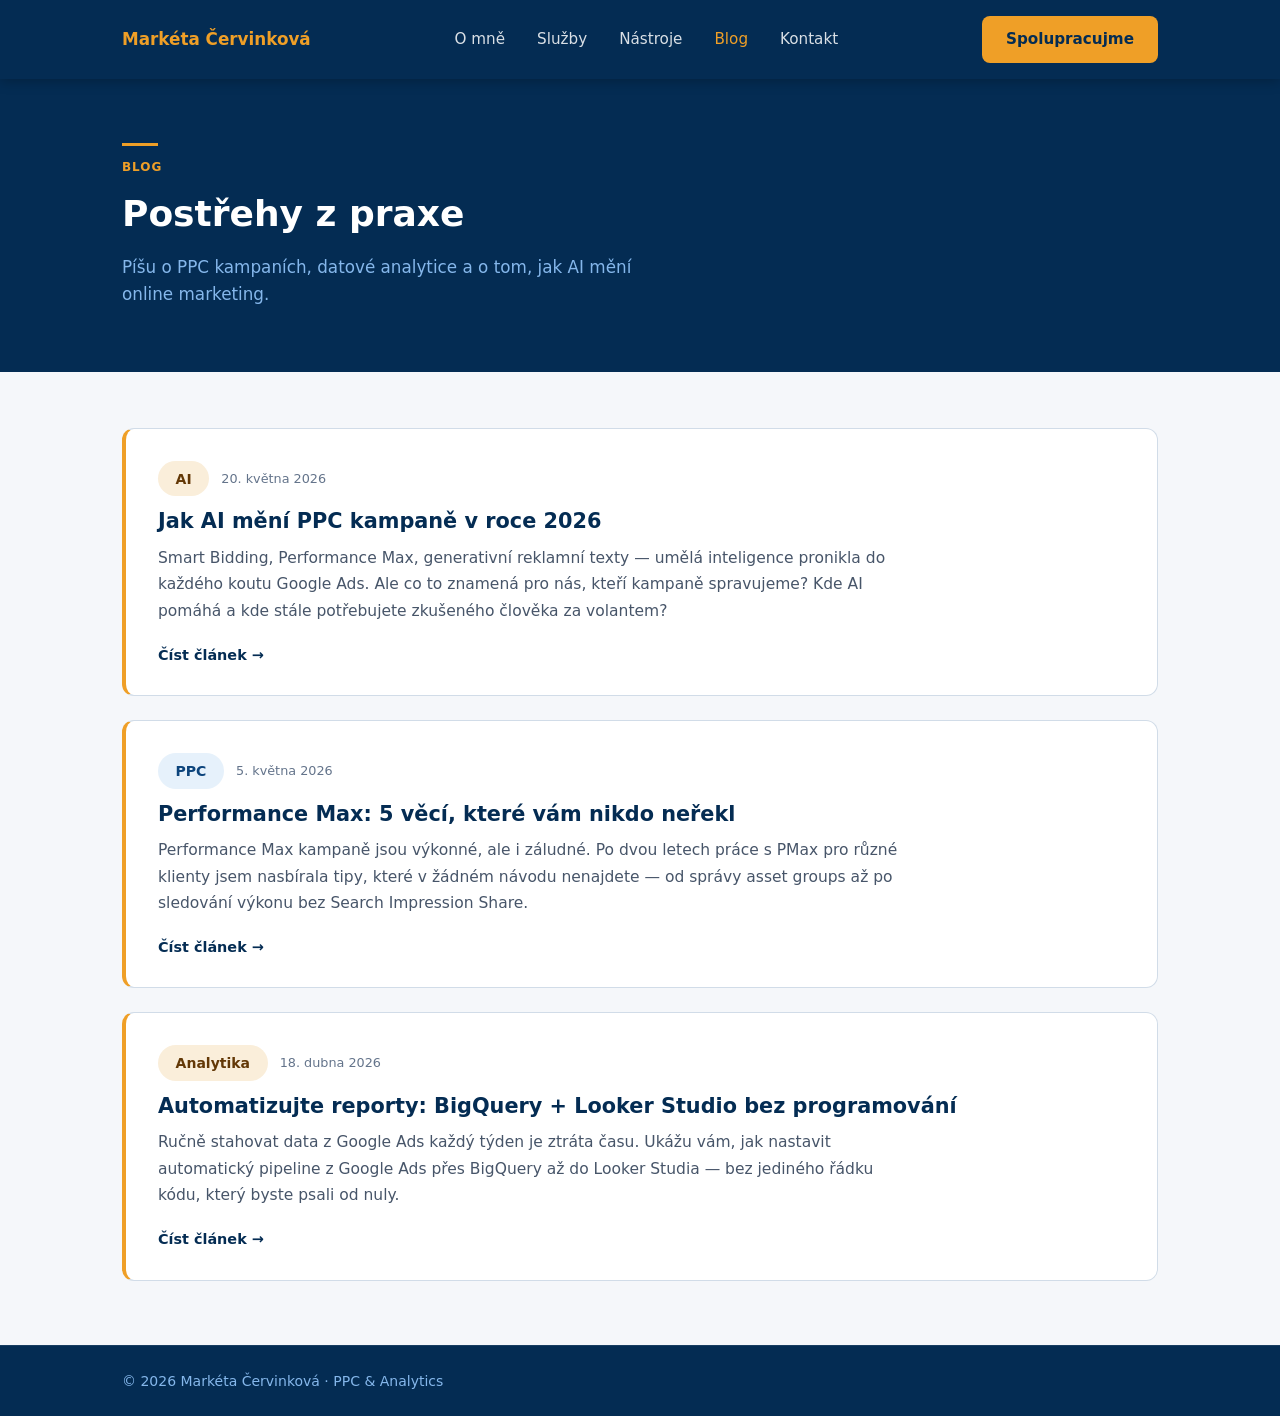
==== blog.html @ 2c20f6a1 "Add blog: blog.html + 3 articles (AI in PPC, PMax, BigQuery+Looker)" ====
<!DOCTYPE html>
<html lang="cs">
  <head>
    <meta charset="UTF-8" />
    <meta name="viewport" content="width=device-width, initial-scale=1.0" />
    <title>Blog — Markéta Červinková</title>
    <link rel="stylesheet" href="css/style.css" />
    <link rel="stylesheet" href="css/blog.css" />
  </head>
  <body>

    <!-- NAVIGACE -->
    <header class="navbar">
      <div class="navbar__inner">
        <a href="index.html" class="navbar__logo">Markéta Červinková</a>
        <nav class="navbar__links">
          <a href="index.html#o-mne">O mně</a>
          <a href="index.html#sluzby">Služby</a>
          <a href="index.html#nastroje">Nástroje</a>
          <a href="blog.html" class="navbar__link--active">Blog</a>
          <a href="index.html#kontakt">Kontakt</a>
        </nav>
        <a href="index.html#kontakt" class="btn btn--accent">Spolupracujme</a>
      </div>
    </header>

    <!-- PAGE HEADER -->
    <section class="page-header">
      <div class="section-inner">
        <div class="deco-bar"></div>
        <p class="section-label">Blog</p>
        <h1>Postřehy z praxe</h1>
        <p class="page-header__sub">Píšu o PPC kampaních, datové analytice a o tom, jak AI mění online marketing.</p>
      </div>
    </section>

    <!-- SEZNAM ČLÁNKŮ -->
    <main class="blog-main">
      <div class="section-inner">
        <div class="article-list">

          <article class="article-card">
            <div class="article-card__meta">
              <span class="chip chip--gold">AI</span>
              <time class="article-card__date">20. května 2026</time>
            </div>
            <h2 class="article-card__title">
              <a href="blog/ai-v-ppc-kampanich.html">Jak AI mění PPC kampaně v roce 2026</a>
            </h2>
            <p class="article-card__excerpt">
              Smart Bidding, Performance Max, generativní reklamní texty — umělá inteligence pronikla do každého koutu Google Ads. Ale co to znamená pro nás, kteří kampaně spravujeme? Kde AI pomáhá a kde stále potřebujete zkušeného člověka za volantem?
            </p>
            <a href="blog/ai-v-ppc-kampanich.html" class="article-card__link">Číst článek →</a>
          </article>

          <article class="article-card">
            <div class="article-card__meta">
              <span class="chip chip--blue">PPC</span>
              <time class="article-card__date">5. května 2026</time>
            </div>
            <h2 class="article-card__title">
              <a href="blog/performance-max.html">Performance Max: 5 věcí, které vám nikdo neřekl</a>
            </h2>
            <p class="article-card__excerpt">
              Performance Max kampaně jsou výkonné, ale i záludné. Po dvou letech práce s PMax pro různé klienty jsem nasbírala tipy, které v žádném návodu nenajdete — od správy asset groups až po sledování výkonu bez Search Impression Share.
            </p>
            <a href="blog/performance-max.html" class="article-card__link">Číst článek →</a>
          </article>

          <article class="article-card">
            <div class="article-card__meta">
              <span class="chip chip--gold">Analytika</span>
              <time class="article-card__date">18. dubna 2026</time>
            </div>
            <h2 class="article-card__title">
              <a href="blog/bigquery-looker-studio.html">Automatizujte reporty: BigQuery + Looker Studio bez programování</a>
            </h2>
            <p class="article-card__excerpt">
              Ručně stahovat data z Google Ads každý týden je ztráta času. Ukážu vám, jak nastavit automatický pipeline z Google Ads přes BigQuery až do Looker Studia — bez jediného řádku kódu, který byste psali od nuly.
            </p>
            <a href="blog/bigquery-looker-studio.html" class="article-card__link">Číst článek →</a>
          </article>

        </div>
      </div>
    </main>

    <!-- FOOTER -->
    <footer class="footer">
      <div class="footer__inner">
        <p>© 2026 Markéta Červinková · PPC & Analytics</p>
      </div>
    </footer>

  </body>
</html>
---- css/style.css ----
*, *::before, *::after {
  box-sizing: border-box;
  margin: 0;
  padding: 0;
}

:root {
  --primary:        #042C53;
  --accent:         #EF9F27;
  --light-blue:     #85B7EB;
  --chip-blue-bg:   #E6F1FB;
  --chip-blue-text: #0C447C;
  --chip-gold-bg:   #FAEEDA;
  --chip-gold-text: #633806;
  --text:           #1e293b;
  --bg:             #ffffff;
  --bg-gray:        #f5f7fa;
  --font:           system-ui, sans-serif;
  --max-width:      1100px;
}

html {
  scroll-behavior: smooth;
}

body {
  font-family: var(--font);
  color: var(--text);
  background: var(--bg);
  line-height: 1.6;
}

/* ── LAYOUT ── */
.section-inner {
  max-width: var(--max-width);
  margin: 0 auto;
  padding: 5rem 2rem;
}

/* ── DECORATIVE BAR ── */
.deco-bar {
  width: 36px;
  height: 3px;
  background: var(--accent);
  margin-bottom: 0.75rem;
}

/* ── SECTION LABEL ── */
.section-label {
  display: block;
  font-size: 0.75rem;
  font-weight: 700;
  letter-spacing: 0.08em;
  text-transform: uppercase;
  color: var(--accent);
  margin-bottom: 0.5rem;
}

/* ── HEADINGS ── */
h2 {
  font-size: 2rem;
  font-weight: 700;
  margin-bottom: 1.75rem;
  color: inherit;
}

/* ── BUTTONS ── */
.btn {
  display: inline-block;
  padding: 0.7rem 1.5rem;
  border-radius: 8px;
  font-weight: 600;
  font-size: 0.95rem;
  font-family: var(--font);
  text-decoration: none;
  cursor: pointer;
  border: none;
  transition: opacity 0.2s, transform 0.15s;
}
.btn:hover {
  opacity: 0.88;
  transform: translateY(-1px);
}

.btn--accent {
  background: var(--accent);
  color: var(--primary);
}

/* ════════════════════════════
   NAVIGACE
════════════════════════════ */
.navbar {
  position: sticky;
  top: 0;
  z-index: 100;
  background: var(--primary);
  box-shadow: 0 2px 12px rgba(0, 0, 0, 0.25);
}

.navbar__inner {
  max-width: var(--max-width);
  margin: 0 auto;
  padding: 1rem 2rem;
  display: flex;
  align-items: center;
  gap: 2rem;
}

.navbar__logo {
  color: var(--accent);
  font-weight: 700;
  font-size: 1.05rem;
  text-decoration: none;
  white-space: nowrap;
  flex-shrink: 0;
}

.navbar__links {
  flex: 1;
  display: flex;
  justify-content: center;
  gap: 2rem;
}

.navbar__links a {
  color: rgba(255, 255, 255, 0.85);
  text-decoration: none;
  font-size: 0.95rem;
  transition: color 0.2s;
}
.navbar__links a:hover {
  color: var(--accent);
}

/* ════════════════════════════
   HERO
════════════════════════════ */
.hero {
  background: var(--primary);
  color: #fff;
}

.hero .section-inner {
  padding-top: 6rem;
  padding-bottom: 6rem;
}

.hero__content {
  display: flex;
  align-items: center;
  gap: 4rem;
}

.hero__text {
  flex: 1;
}

.hero__text h1 {
  font-size: 2.5rem;
  font-weight: 800;
  line-height: 1.2;
  color: #fff;
  margin-bottom: 1.25rem;
}

.hero__sub {
  color: var(--light-blue);
  font-size: 1.05rem;
  margin-bottom: 2rem;
  max-width: 520px;
}

.hero__avatar {
  flex-shrink: 0;
}

.avatar {
  width: 180px;
  height: 180px;
  border-radius: 50%;
  border: 3px solid var(--accent);
  background: rgba(255, 255, 255, 0.07);
  display: flex;
  align-items: center;
  justify-content: center;
  font-size: 2.5rem;
  font-weight: 700;
  color: var(--accent);
  letter-spacing: 0.05em;
  user-select: none;
}

/* ════════════════════════════
   O MNĚ
════════════════════════════ */
.about {
  background: var(--bg);
}

.about__text {
  max-width: 680px;
  font-size: 1.05rem;
  line-height: 1.85;
  color: #334155;
}

/* ════════════════════════════
   SLUŽBY
════════════════════════════ */
.services {
  background: var(--bg-gray);
}

.cards {
  display: grid;
  grid-template-columns: repeat(3, 1fr);
  gap: 1.5rem;
}

.card {
  background: #fff;
  border: 0.5px solid #d1dce8;
  border-radius: 12px;
  padding: 2rem 1.5rem;
  transition: box-shadow 0.2s;
}
.card:hover {
  box-shadow: 0 4px 20px rgba(4, 44, 83, 0.1);
}

.card__icon {
  width: 40px;
  height: 40px;
  color: var(--accent);
  margin-bottom: 1rem;
}
.card__icon svg {
  width: 100%;
  height: 100%;
}

.card h3 {
  font-size: 1.1rem;
  font-weight: 700;
  color: var(--primary);
  margin-bottom: 0.5rem;
}

.card p {
  color: #475569;
  font-size: 0.95rem;
  line-height: 1.65;
}

/* ════════════════════════════
   NÁSTROJE
════════════════════════════ */
.tools {
  background: var(--bg);
}

.chips {
  display: flex;
  flex-wrap: wrap;
  gap: 0.75rem;
}

.chip {
  padding: 0.4rem 1.1rem;
  border-radius: 999px;
  font-size: 0.875rem;
  font-weight: 600;
}

.chip--blue {
  background: var(--chip-blue-bg);
  color: var(--chip-blue-text);
}

.chip--gold {
  background: var(--chip-gold-bg);
  color: var(--chip-gold-text);
}

/* ════════════════════════════
   KONTAKT
════════════════════════════ */
.contact {
  background: var(--primary);
  color: #fff;
}

.contact h2 {
  color: #fff;
}

.contact .section-label {
  color: var(--light-blue);
}

.form {
  display: flex;
  flex-direction: column;
  gap: 1rem;
  max-width: 600px;
}

.form__row {
  display: grid;
  grid-template-columns: 1fr 1fr;
  gap: 1rem;
}

.form__input {
  width: 100%;
  padding: 0.75rem 1rem;
  border-radius: 8px;
  border: 1px solid rgba(255, 255, 255, 0.2);
  background: rgba(255, 255, 255, 0.07);
  color: #fff;
  font-size: 0.95rem;
  font-family: var(--font);
  outline: none;
  transition: border-color 0.2s, background 0.2s;
}
.form__input::placeholder {
  color: var(--light-blue);
  opacity: 0.8;
}
.form__input:focus {
  border-color: var(--accent);
  background: rgba(255, 255, 255, 0.1);
}

.form__textarea {
  resize: vertical;
  min-height: 120px;
}

/* ════════════════════════════
   FOOTER
════════════════════════════ */
.footer {
  background: var(--primary);
  border-top: 1px solid rgba(255, 255, 255, 0.08);
  color: var(--light-blue);
  font-size: 0.875rem;
}

.footer__inner {
  max-width: var(--max-width);
  margin: 0 auto;
  padding: 1.5rem 2rem;
}

/* ════════════════════════════
   RESPONSIVE
════════════════════════════ */
@media (max-width: 768px) {
  .navbar__links {
    display: none;
  }

  .hero .section-inner {
    padding-top: 4rem;
    padding-bottom: 4rem;
  }

  .hero__content {
    flex-direction: column-reverse;
    text-align: center;
    gap: 2.5rem;
  }

  .hero__text h1 {
    font-size: 1.8rem;
  }

  .hero__sub {
    margin-left: auto;
    margin-right: auto;
  }

  .cards {
    grid-template-columns: 1fr;
  }

  .form__row {
    grid-template-columns: 1fr;
  }
}
---- css/blog.css ----
/* ════════════════════════════
   BLOG — sdílené styly
   (načítá se na blog.html i blog/*.html)
════════════════════════════ */

/* ── PAGE HEADER ── */
.page-header {
  background: var(--primary);
  color: #fff;
}
.page-header .section-inner {
  padding-top: 4rem;
  padding-bottom: 4rem;
}
.page-header h1 {
  font-size: 2.25rem;
  font-weight: 800;
  color: #fff;
  margin-bottom: 0.75rem;
}
.page-header__sub {
  color: var(--light-blue);
  font-size: 1.05rem;
  max-width: 560px;
}

/* ── NAVBAR ACTIVE LINK ── */
.navbar__link--active {
  color: var(--accent) !important;
}

/* ════════════════════════════
   BLOG — seznam článků
════════════════════════════ */
.blog-main {
  background: var(--bg-gray);
  min-height: 60vh;
}
.blog-main .section-inner {
  padding-top: 3.5rem;
  padding-bottom: 4rem;
}

.article-list {
  display: flex;
  flex-direction: column;
  gap: 1.5rem;
}

.article-card {
  background: #fff;
  border: 0.5px solid #d1dce8;
  border-radius: 12px;
  padding: 2rem 2rem 1.75rem;
  border-left: 4px solid var(--accent);
  transition: box-shadow 0.2s, transform 0.15s;
}
.article-card:hover {
  box-shadow: 0 4px 20px rgba(4, 44, 83, 0.1);
  transform: translateY(-2px);
}

.article-card__meta {
  display: flex;
  align-items: center;
  gap: 0.75rem;
  margin-bottom: 0.75rem;
}

.article-card__date {
  font-size: 0.8rem;
  color: #64748b;
}

.article-card__title {
  font-size: 1.3rem;
  font-weight: 700;
  margin-bottom: 0.6rem;
  line-height: 1.3;
}
.article-card__title a {
  color: var(--primary);
  text-decoration: none;
  transition: color 0.2s;
}
.article-card__title a:hover {
  color: var(--accent);
}

.article-card__excerpt {
  color: #475569;
  font-size: 0.97rem;
  line-height: 1.7;
  margin-bottom: 1.1rem;
  max-width: 760px;
}

.article-card__link {
  font-size: 0.9rem;
  font-weight: 600;
  color: var(--primary);
  text-decoration: none;
  transition: color 0.2s;
}
.article-card__link:hover {
  color: var(--accent);
}

/* ════════════════════════════
   ČLÁNEK — detail stránky
════════════════════════════ */
.article-header {
  background: var(--primary);
  color: #fff;
}
.article-header .section-inner {
  padding-top: 3.5rem;
  padding-bottom: 3.5rem;
}
.article-header__back {
  display: inline-block;
  color: var(--light-blue);
  text-decoration: none;
  font-size: 0.875rem;
  margin-bottom: 1.5rem;
  transition: color 0.2s;
}
.article-header__back:hover {
  color: var(--accent);
}
.article-header h1 {
  font-size: 2.1rem;
  font-weight: 800;
  color: #fff;
  line-height: 1.25;
  margin-bottom: 1rem;
  max-width: 720px;
}
.article-header__meta {
  display: flex;
  align-items: center;
  gap: 1rem;
  flex-wrap: wrap;
}
.article-header__date {
  color: var(--light-blue);
  font-size: 0.875rem;
}
.article-header__author {
  color: var(--light-blue);
  font-size: 0.875rem;
}

/* ── ARTICLE BODY ── */
.article-body {
  background: var(--bg);
}
.article-body .section-inner {
  padding-top: 3.5rem;
  padding-bottom: 4rem;
  max-width: 760px;
}

.article-content {
  font-size: 1.05rem;
  line-height: 1.85;
  color: #334155;
}
.article-content h2 {
  font-size: 1.4rem;
  font-weight: 700;
  color: var(--primary);
  margin-top: 2.5rem;
  margin-bottom: 0.75rem;
}
.article-content p {
  margin-bottom: 1.25rem;
}
.article-content ul,
.article-content ol {
  margin: 0 0 1.25rem 1.5rem;
}
.article-content li {
  margin-bottom: 0.4rem;
}
.article-content strong {
  color: var(--primary);
  font-weight: 600;
}
.article-content .tip {
  background: var(--chip-blue-bg);
  border-left: 4px solid var(--chip-blue-text);
  border-radius: 0 8px 8px 0;
  padding: 1rem 1.25rem;
  margin: 1.5rem 0;
  color: var(--chip-blue-text);
  font-size: 0.97rem;
}
.article-content .tip strong {
  color: var(--chip-blue-text);
}

/* ── ARTICLE FOOTER NAV ── */
.article-nav {
  margin-top: 3rem;
  padding-top: 2rem;
  border-top: 1px solid #e2e8f0;
  display: flex;
  justify-content: space-between;
  align-items: center;
  flex-wrap: wrap;
  gap: 1rem;
}
.article-nav a {
  color: var(--primary);
  font-weight: 600;
  text-decoration: none;
  font-size: 0.95rem;
  transition: color 0.2s;
}
.article-nav a:hover {
  color: var(--accent);
}

/* ── RESPONSIVE ── */
@media (max-width: 768px) {
  .article-header h1 {
    font-size: 1.6rem;
  }
  .page-header h1 {
    font-size: 1.75rem;
  }
}
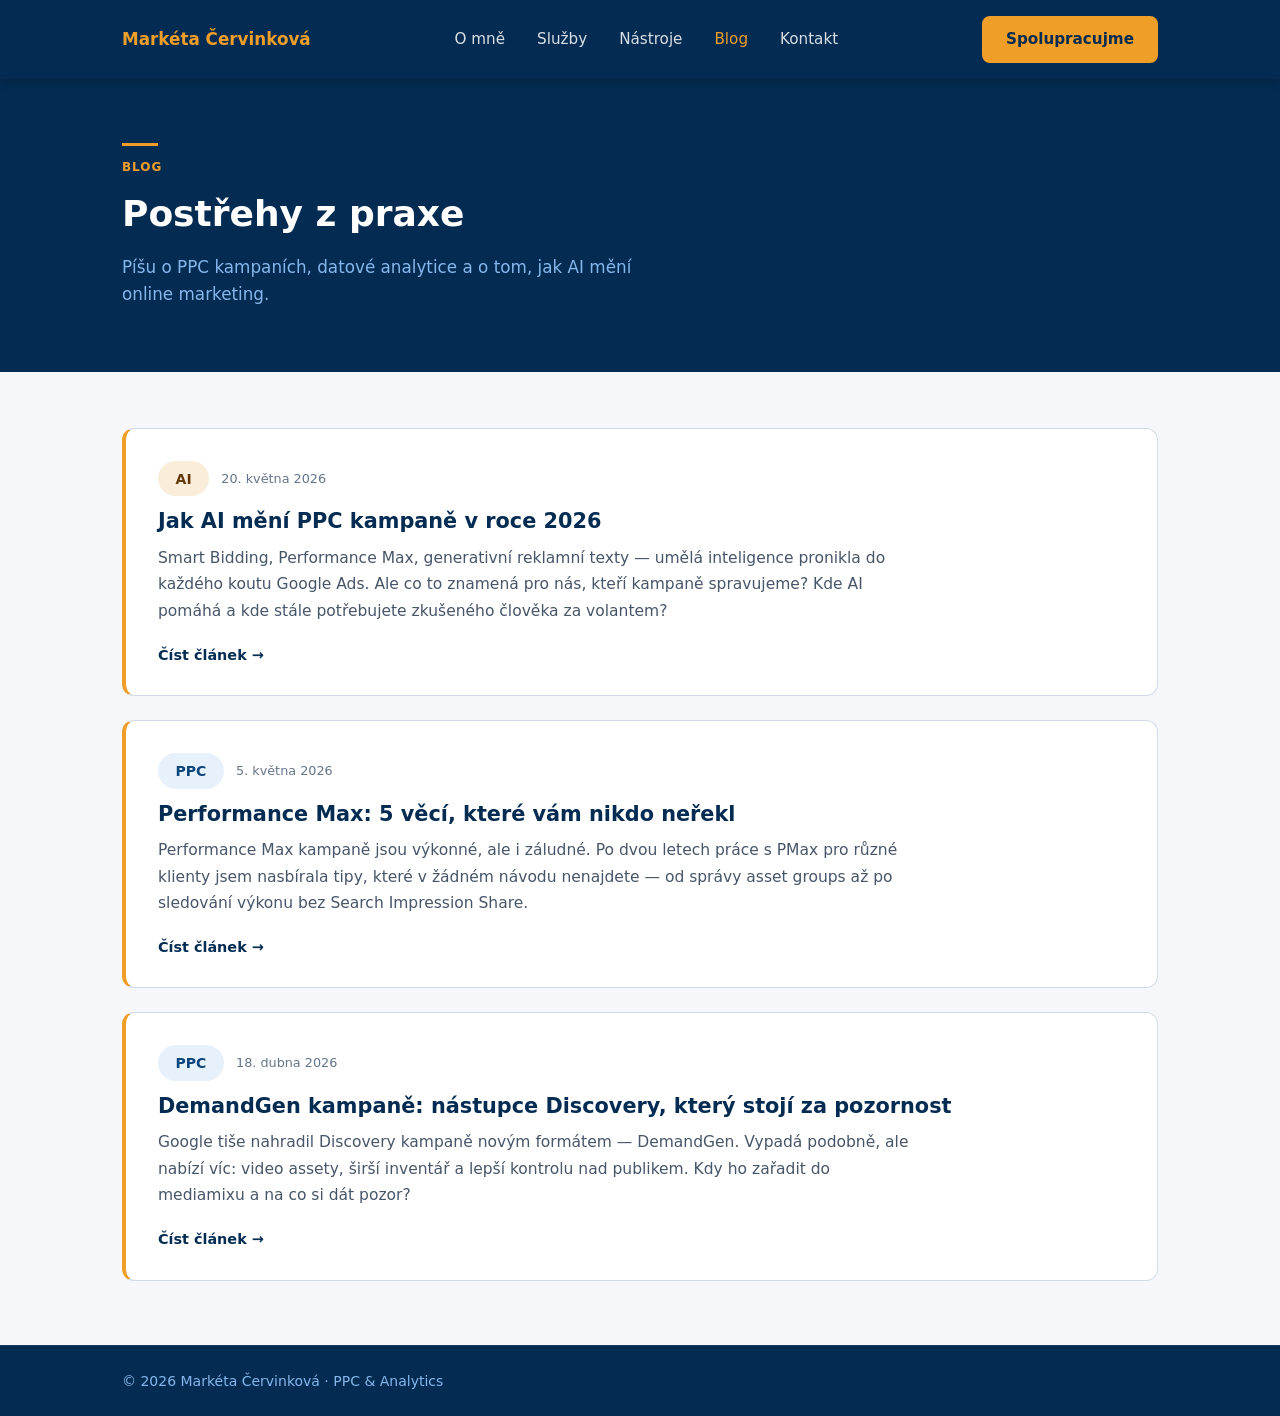
==== commit 3e547d29: "Replace BigQuery article with DemandGen campaigns article" ====
--- a/blog.html
+++ b/blog.html
@@ -69,16 +69,16 @@
 
           <article class="article-card">
             <div class="article-card__meta">
-              <span class="chip chip--gold">Analytika</span>
+              <span class="chip chip--blue">PPC</span>
               <time class="article-card__date">18. dubna 2026</time>
             </div>
             <h2 class="article-card__title">
-              <a href="blog/bigquery-looker-studio.html">Automatizujte reporty: BigQuery + Looker Studio bez programování</a>
+              <a href="blog/demandgen-kampane.html">DemandGen kampaně: nástupce Discovery, který stojí za pozornost</a>
             </h2>
             <p class="article-card__excerpt">
-              Ručně stahovat data z Google Ads každý týden je ztráta času. Ukážu vám, jak nastavit automatický pipeline z Google Ads přes BigQuery až do Looker Studia — bez jediného řádku kódu, který byste psali od nuly.
+              Google tiše nahradil Discovery kampaně novým formátem — DemandGen. Vypadá podobně, ale nabízí víc: video assety, širší inventář a lepší kontrolu nad publikem. Kdy ho zařadit do mediamixu a na co si dát pozor?
             </p>
-            <a href="blog/bigquery-looker-studio.html" class="article-card__link">Číst článek →</a>
+            <a href="blog/demandgen-kampane.html" class="article-card__link">Číst článek →</a>
           </article>
 
         </div>
--- a/css/style.css
+++ b/css/style.css
@@ -289,6 +289,7 @@
 .contact {
   background: var(--primary);
   color: #fff;
+  text-align: center;
 }
 
 .contact h2 {
@@ -297,6 +298,11 @@
 
 .contact .section-label {
   color: var(--light-blue);
+}
+
+.contact .deco-bar {
+  margin-left: auto;
+  margin-right: auto;
 }
 
 .form {
@@ -304,6 +310,7 @@
   flex-direction: column;
   gap: 1rem;
   max-width: 600px;
+  margin: 0 auto;
 }
 
 .form__row {
